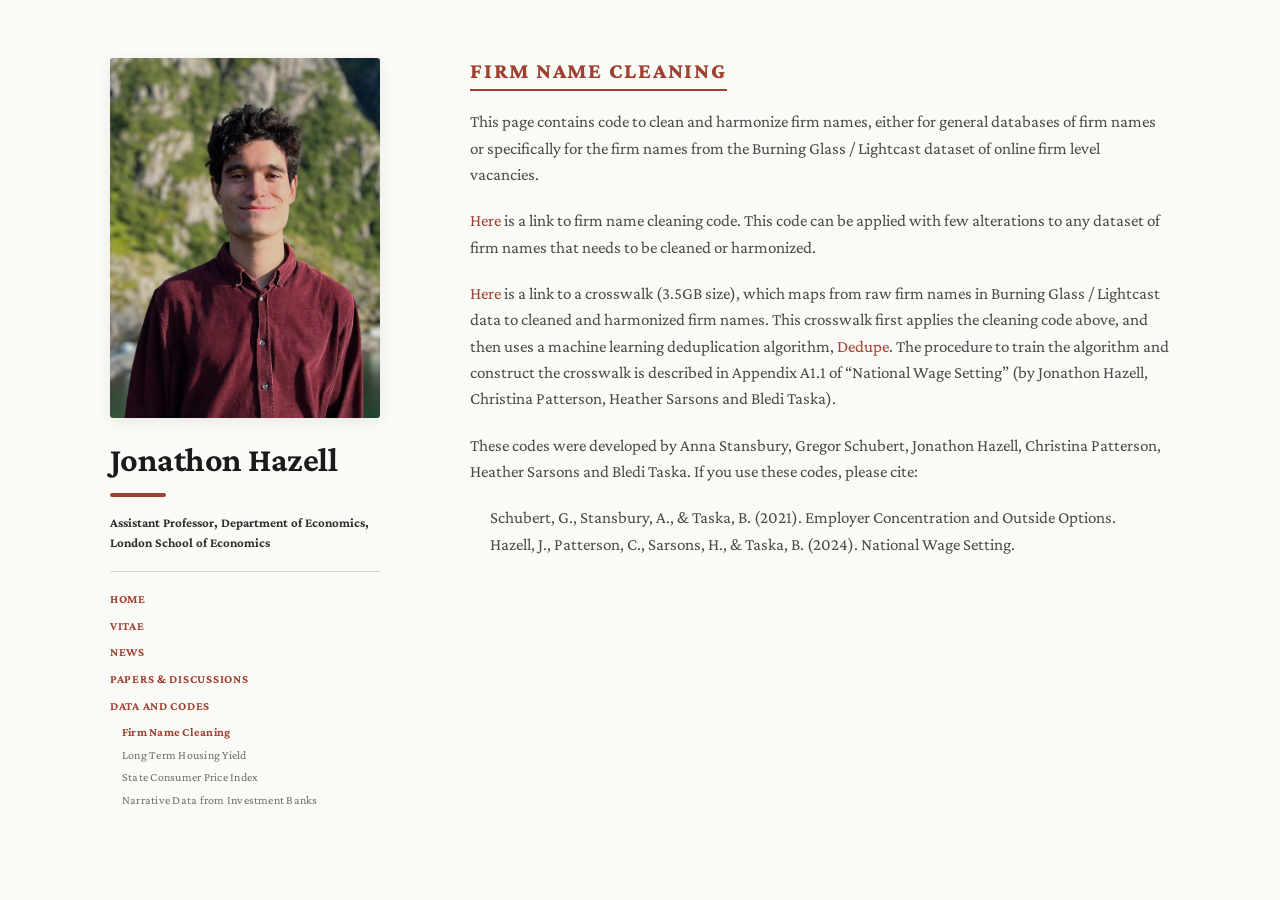
==== projects/firm-name-cleaning/index.html @ 8ed43e9d "Move site files to GitHub Pages root" ====
<!doctype html>
<html lang="en">
<head>
<meta charset="UTF-8">
<meta http-equiv="X-UA-Compatible" content="IE=edge">
<meta name="viewport" content="width=device-width, initial-scale=1">
<title>Firm Name Cleaning &mdash; Jonathon Hazell</title>
<link rel="preconnect" href="https://fonts.googleapis.com">
<link rel="preconnect" href="https://fonts.gstatic.com" crossorigin>
<link href="https://fonts.googleapis.com/css2?family=Crimson+Pro:ital,wght@0,300;0,400;0,500;0,600;0,700;0,800;1,400;1,600;1,700&display=swap" rel="stylesheet">
<link rel="stylesheet" href="../../css/style.css">
<link rel="stylesheet" href="../../css/custom.css">
<script>
function toggleProjects() {
  var list = document.getElementById('projects-list');
  var chevron = document.getElementById('projects-chevron');
  if (list.style.display === 'none') {
    list.style.display = '';
    if (chevron) chevron.textContent = '▾';
  } else {
    list.style.display = 'none';
    if (chevron) chevron.textContent = '▸';
  }
}
</script>
</head>
<body>
<div class="wrapper">

<header>
<img src="../../images/JonathonHazell.jpg" alt="Photo of Jonathon Hazell" class="portrait">
<h1>Jonathon Hazell</h1>
<p>Assistant Professor, Department of Economics, London School of Economics</p>
<hr>
<p class="contactinfo"><a href="../../index.html">Home</a></p>
<p class="contactinfo"><a href="../../papers/JONATHON_HAZELL.pdf">Vitae</a></p>
<p class="contactinfo"><a href="../../index.html#news">News</a></p>
<p class="contactinfo"><a href="../../index.html#papers">Papers &amp; Discussions</a></p>
<p class="contactinfo nav-group">Data and Codes</p>
<div id="projects-list">
<p class="contactinfo nav-sub"><a href="../firm-name-cleaning/index.html" class="current">Firm Name Cleaning</a></p>
<p class="contactinfo nav-sub"><a href="../long-term-housing-yield/index.html">Long Term Housing Yield</a></p>
<p class="contactinfo nav-sub"><a href="../state-cpi/index.html">State Consumer Price Index</a></p>
<p class="contactinfo nav-sub"><a href="../narrative-data/index.html">Narrative Data from Investment Banks</a></p>
</div>
</header>

<section>
<h2>Firm Name Cleaning</h2>

<p>This page contains code to clean and harmonize firm names, either for general databases of firm names or specifically for the firm names from the Burning Glass / Lightcast dataset of online firm level vacancies.</p>

<p><a href="../../data/firm_names_preclean.do" target="_blank" rel="noopener">Here</a> is a link to firm name cleaning code. This code can be applied with few alterations to any dataset of firm names that needs to be cleaned or harmonized.</p>

<p><a href="https://www.dropbox.com/s/dm58ly3acimb65w/firm_merge.dta?dl=0" target="_blank" rel="noopener">Here</a> is a link to a crosswalk (3.5GB size), which maps from raw firm names in Burning Glass / Lightcast data to cleaned and harmonized firm names. This crosswalk first applies the cleaning code above, and then uses a machine learning deduplication algorithm, <a href="https://github.com/dedupeio/dedupe" target="_blank" rel="noopener">Dedupe</a>. The procedure to train the algorithm and construct the crosswalk is described in Appendix A1.1 of &ldquo;National Wage Setting&rdquo; (by Jonathon Hazell, Christina Patterson, Heather Sarsons and Bledi Taska).</p>

<p>These codes were developed by Anna Stansbury, Gregor Schubert, Jonathon Hazell, Christina Patterson, Heather Sarsons and Bledi Taska. If you use these codes, please cite:</p>

<p style="padding-left: 20px;">Schubert, G., Stansbury, A., &amp; Taska, B. (2021). Employer Concentration and Outside Options.<br>
Hazell, J., Patterson, C., Sarsons, H., &amp; Taska, B. (2024). National Wage Setting.</p>
</section>

</div>
</body>
</html>
---- css/style.css ----
:root {
  --burgundy: #A04030;
  --burgundy-dark: #6F2C20;
  --burgundy-tint: #F4E8E5;
  --ink: #1a1a1a;
  --ink-soft: #2e2e2e;
  --body: #4a4a4a;
  --rule: #d9d4cf;
  --bg: #fafaf7;
}

body {
  background-color: var(--bg);
  padding: 50px;
  font: 17px/1.55 "Crimson Pro", Georgia, serif;
  color: var(--body);
  font-weight: 400;
}

h1, h2, h3, h4, h5, h6 {
  color: var(--ink);
  margin: 0 0 20px;
  font-weight: 700;
  letter-spacing: -0.005em;
}

p, ul, ol, table, pre, dl {
  margin: 0 0 20px;
}

p.contactinfo {
  margin: 0 0 8px;
  font-weight: 700;
  text-transform: uppercase;
  letter-spacing: 0.06em;
  font-size: 12px;
}

p.contactinfo.nav-group {
  color: var(--burgundy);
}

p.contactinfo.nav-sub {
  font-size: 12px;
  text-transform: none;
  letter-spacing: 0.02em;
  font-weight: 400;
  margin: 0 0 4px;
  padding-left: 12px;
  color: #6d6d6d;
}

p.contactinfo.nav-sub a {
  color: #6d6d6d;
}

p.contactinfo.nav-sub a:hover {
  color: var(--burgundy-dark);
}

p.contactinfo.nav-sub a.current {
  color: var(--burgundy);
  font-weight: 700;
}

h3.subhead {
  font-size: 13px;
  text-transform: uppercase;
  letter-spacing: 0.1em;
  color: var(--burgundy-dark);
  font-weight: 800;
  margin: 28px 0 14px;
  padding-bottom: 4px;
  border-bottom: 1px solid var(--rule);
}

p.lastcontactinfo {
  margin: 0 0 20px;
}

p img.inline-logo {
  display: inline-flex;
  align-self: center;
  position: relative;
  height: 0.8em;
  bottom: -0.04em;
}

h1, h2, h3 {
  line-height: 1.15;
}

h1 {
  font-size: 34px;
  letter-spacing: -0.015em;
  margin: 0 0 6px;
  color: var(--ink);
}

header h1::after {
  content: "";
  display: block;
  width: 56px;
  height: 4px;
  background: var(--burgundy);
  margin: 14px 0 16px;
  border-radius: 2px;
}

header > p:first-of-type {
  color: var(--ink-soft);
  font-weight: 700;
  font-size: 13px;
  margin-bottom: 18px;
}

h2 {
  color: var(--burgundy);
  font-size: 22px;
  text-transform: uppercase;
  letter-spacing: 0.08em;
  font-weight: 800;
  margin: 0 0 18px;
  padding-bottom: 6px;
  border-bottom: 2px solid var(--burgundy);
  display: inline-block;
}

h3 {
  color: var(--ink);
  font-size: 17px;
  font-weight: 700;
}

h4, h5, h6 {
  color: var(--ink-soft);
}

a {
  color: var(--burgundy);
  text-decoration: none;
  border-bottom: 1px solid transparent;
  transition: border-color 0.15s ease, color 0.15s ease;
}

a:hover, a:focus {
  color: var(--burgundy-dark);
  border-bottom-color: var(--burgundy-dark);
}

a small {
  font-size: 11px;
  color: #777;
  margin-top: -0.3em;
  display: block;
}

a:hover small {
  color: #777;
}

.wrapper {
  width: 1060px;
  margin: 0 auto;
}

blockquote {
  border-left: 3px solid var(--burgundy);
  margin: 0;
  padding: 0 0 0 20px;
  font-style: italic;
  color: var(--ink-soft);
}

table {
  width: 100%;
  border-collapse: collapse;
}

th, td {
  text-align: left;
  padding: 5px 10px;
  border-bottom: 1px solid var(--rule);
}

dt {
  color: var(--ink);
  font-weight: 700;
}

th {
  color: var(--ink);
}

img {
  max-width: 100%;
}

header {
  width: 270px;
  float: left;
  position: fixed;
  -webkit-font-smoothing: subpixel-antialiased;
}

header hr {
  margin: 18px 0;
}

header img {
  margin-top: 22px;
  border-radius: 3px;
  box-shadow: 0 6px 20px rgba(0,0,0,0.08);
}

strong {
  color: var(--ink);
  font-weight: 700;
}

section {
  width: 700px;
  float: right;
  padding-bottom: 50px;
}

section h3 {
  margin-top: 28px;
  font-size: 14px;
  text-transform: uppercase;
  letter-spacing: 0.08em;
  color: var(--burgundy-dark);
  font-weight: 800;
}

section .research-work h3 {
  margin-top: 0;
  font-size: 17px;
  text-transform: none;
  letter-spacing: -0.005em;
  color: var(--ink);
  font-weight: 700;
}

small {
  font-size: 11px;
}

hr {
  border: 0;
  background: var(--rule);
  height: 1px;
  margin: 28px 0;
}

footer {
  width: 270px;
  float: left;
  position: fixed;
  bottom: 50px;
  -webkit-font-smoothing: subpixel-antialiased;
}

@media print, screen and (max-width: 1160px) {
  div.wrapper {
    width: auto;
    margin: 0;
  }

  header, section, footer {
    float: none;
    position: static;
    width: auto;
  }

  header {
    padding-right: 320px;
  }

  section {
    border-top: 1px solid var(--rule);
    border-bottom: 1px solid var(--rule);
    padding: 20px 0;
    margin: 0 0 20px;
  }
}

@media print, screen and (max-width: 720px) {
  body {
    word-wrap: break-word;
  }

  header {
    padding: 0;
  }
}

@media print, screen and (max-width: 480px) {
  body {
    padding: 15px;
  }
}

@media print {
  body {
    padding: 0.4in;
    font-size: 12pt;
    color: #333;
    background: #fff;
  }
}
---- css/custom.css ----
header img.portrait {
  display: block;
  width: 100%;
  margin: 0 0 22px;
  border-radius: 3px;
  box-shadow: 0 4px 16px rgba(0,0,0,0.07);
}

ul.news-list {
  list-style: none;
  padding: 0;
  margin: 0 0 20px;
}

ul.news-list li {
  display: flex;
  gap: 16px;
  margin: 0 0 16px;
  line-height: 1.5;
}

ul.news-list .news-date {
  flex: 0 0 130px;
  color: #A04030;
  font-weight: 700;
  font-size: 13px;
  text-transform: uppercase;
  letter-spacing: 0.06em;
  padding-top: 2px;
}

ul.news-list .news-group {
  flex: 1;
  display: flex;
  flex-direction: column;
  gap: 8px;
}

ul.news-list .news-body {
  display: block;
}

.paper-filter {
  display: flex;
  flex-wrap: wrap;
  align-items: center;
  gap: 6px;
  margin: 0 0 26px;
}

.paper-filter .filter-label {
  color: #6d6d6d;
  margin-right: 6px;
  font-size: 13px;
  font-style: italic;
}

.filter-chip {
  border: 1px solid #c9c0bd;
  background: transparent;
  color: #6d6d6d;
  padding: 3px 12px;
  border-radius: 999px;
  font-family: inherit;
  font-size: 13px;
  cursor: pointer;
  transition: background 0.15s ease, color 0.15s ease, border-color 0.15s ease;
}

.filter-chip:hover {
  border-color: #A04030;
  color: #A04030;
}

.filter-chip.active {
  background: #A04030;
  border-color: #A04030;
  color: #fff;
}

.research-work {
  margin-bottom: 34px;
  padding-left: 12px;
  border-left: 2px solid transparent;
  transition: border-color 0.2s ease;
}

.research-work:hover {
  border-left-color: #A04030;
}

.research-work h3 {
  margin: 0 0 3px;
  line-height: 1.3;
}

.research-work p {
  margin: 0 0 3px;
}

.research-work .work-muted {
  color: #6d6d6d;
  font-size: 14px;
}

.research-work .work-abstract {
  margin: 4px 0 3px;
}

a.abstract-link {
  color: #6F2C20;
  font-size: 13.5px;
  font-weight: 600;
  font-style: italic;
  border-bottom: none;
}

a.abstract-link:hover,
a.abstract-link:focus {
  color: #4A1C14;
  border-bottom: none;
}

a.abstract-link span {
  display: inline;
}

.research-work .abstract-body {
  color: #4a4a4a;
  display: block;
  margin-top: 8px;
  padding: 12px 16px;
  background: #f3efe9;
  border-left: 3px solid #A04030;
  border-radius: 0 3px 3px 0;
  font-size: 14.5px;
  line-height: 1.55;
}
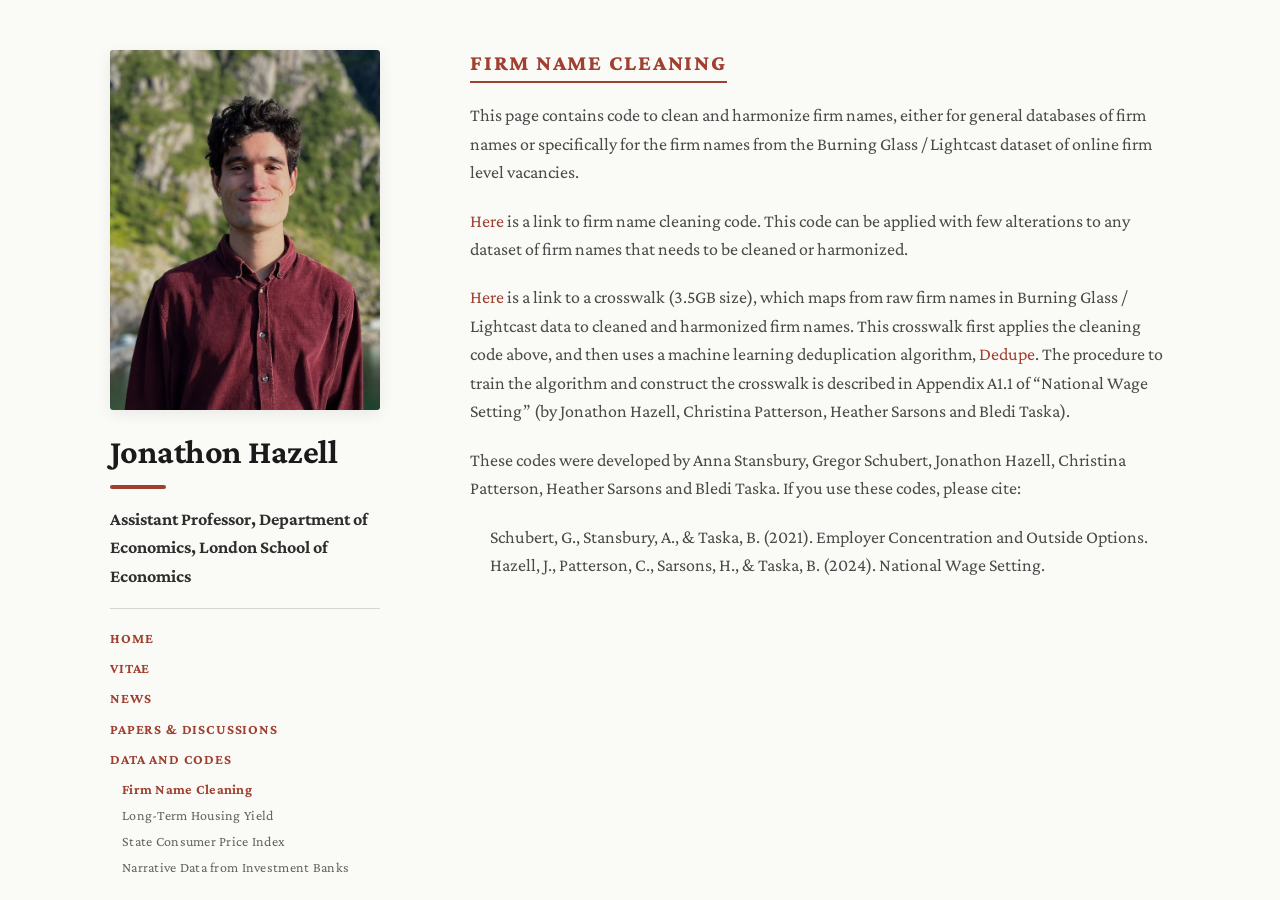
==== commit 4395a4ac: "Update AI draft and clean stale papers" ====
--- a/projects/firm-name-cleaning/index.html
+++ b/projects/firm-name-cleaning/index.html
@@ -39,7 +39,7 @@
 <p class="contactinfo nav-group">Data and Codes</p>
 <div id="projects-list">
 <p class="contactinfo nav-sub"><a href="../firm-name-cleaning/index.html" class="current">Firm Name Cleaning</a></p>
-<p class="contactinfo nav-sub"><a href="../long-term-housing-yield/index.html">Long Term Housing Yield</a></p>
+<p class="contactinfo nav-sub"><a href="../long-term-housing-yield/index.html">Long-Term Housing Yield</a></p>
 <p class="contactinfo nav-sub"><a href="../state-cpi/index.html">State Consumer Price Index</a></p>
 <p class="contactinfo nav-sub"><a href="../narrative-data/index.html">Narrative Data from Investment Banks</a></p>
 </div>
--- a/css/style.css
+++ b/css/style.css
@@ -5,16 +5,23 @@
   --ink: #1a1a1a;
   --ink-soft: #2e2e2e;
   --body: #4a4a4a;
+  --muted: #626262;
   --rule: #d9d4cf;
   --bg: #fafaf7;
 }
 
+*, *::before, *::after {
+  box-sizing: border-box;
+}
+
 body {
   background-color: var(--bg);
+  margin: 0;
   padding: 50px;
-  font: 17px/1.55 "Crimson Pro", Georgia, serif;
+  font: 18px/1.58 "Crimson Pro", Georgia, serif;
   color: var(--body);
   font-weight: 400;
+  overflow-wrap: anywhere;
 }
 
 h1, h2, h3, h4, h5, h6 {
@@ -33,7 +40,7 @@
   font-weight: 700;
   text-transform: uppercase;
   letter-spacing: 0.06em;
-  font-size: 12px;
+  font-size: 14px;
 }
 
 p.contactinfo.nav-group {
@@ -41,17 +48,17 @@
 }
 
 p.contactinfo.nav-sub {
-  font-size: 12px;
+  font-size: 14px;
   text-transform: none;
   letter-spacing: 0.02em;
   font-weight: 400;
   margin: 0 0 4px;
   padding-left: 12px;
-  color: #6d6d6d;
+  color: var(--muted);
 }
 
 p.contactinfo.nav-sub a {
-  color: #6d6d6d;
+  color: var(--muted);
 }
 
 p.contactinfo.nav-sub a:hover {
@@ -64,7 +71,7 @@
 }
 
 h3.subhead {
-  font-size: 13px;
+  font-size: 14px;
   text-transform: uppercase;
   letter-spacing: 0.1em;
   color: var(--burgundy-dark);
@@ -110,7 +117,6 @@
 header > p:first-of-type {
   color: var(--ink-soft);
   font-weight: 700;
-  font-size: 13px;
   margin-bottom: 18px;
 }
 
@@ -128,7 +134,7 @@
 
 h3 {
   color: var(--ink);
-  font-size: 17px;
+  font-size: 18px;
   font-weight: 700;
 }
 
@@ -148,15 +154,21 @@
   border-bottom-color: var(--burgundy-dark);
 }
 
+a:focus-visible,
+button:focus-visible {
+  outline: 3px solid var(--burgundy);
+  outline-offset: 3px;
+}
+
 a small {
-  font-size: 11px;
-  color: #777;
+  font-size: 13px;
+  color: var(--muted);
   margin-top: -0.3em;
   display: block;
 }
 
 a:hover small {
-  color: #777;
+  color: var(--muted);
 }
 
 .wrapper {
@@ -226,7 +238,7 @@
 
 section h3 {
   margin-top: 28px;
-  font-size: 14px;
+  font-size: 15px;
   text-transform: uppercase;
   letter-spacing: 0.08em;
   color: var(--burgundy-dark);
@@ -235,7 +247,7 @@
 
 section .research-work h3 {
   margin-top: 0;
-  font-size: 17px;
+  font-size: 19px;
   text-transform: none;
   letter-spacing: -0.005em;
   color: var(--ink);
@@ -243,7 +255,7 @@
 }
 
 small {
-  font-size: 11px;
+  font-size: 13px;
 }
 
 hr {
@@ -264,7 +276,8 @@
 @media print, screen and (max-width: 1160px) {
   div.wrapper {
     width: auto;
-    margin: 0;
+    max-width: 760px;
+    margin: 0 auto;
   }
 
   header, section, footer {
@@ -274,7 +287,7 @@
   }
 
   header {
-    padding-right: 320px;
+    padding-right: 0;
   }
 
   section {
@@ -285,19 +298,40 @@
   }
 }
 
-@media print, screen and (max-width: 720px) {
+@media screen and (max-width: 860px) {
   body {
-    word-wrap: break-word;
-  }
-
-  header {
-    padding: 0;
+    padding: 24px;
   }
 }
 
 @media print, screen and (max-width: 480px) {
   body {
-    padding: 15px;
+    padding: 18px;
+  }
+}
+
+@media screen and (max-width: 480px) {
+  h1 {
+    font-size: 32px;
+  }
+
+  h2 {
+    font-size: 20px;
+    letter-spacing: 0.06em;
+  }
+}
+
+@media screen and (min-width: 1161px) and (max-height: 900px) {
+  header {
+    position: static;
+  }
+}
+
+@media (prefers-reduced-motion: reduce) {
+  a,
+  .filter-chip,
+  .research-work {
+    transition: none;
   }
 }
 
--- a/css/custom.css
+++ b/css/custom.css
@@ -1,6 +1,8 @@
 header img.portrait {
   display: block;
-  width: 100%;
+  width: 270px;
+  max-width: 100%;
+  height: auto;
   margin: 0 0 22px;
   border-radius: 3px;
   box-shadow: 0 4px 16px rgba(0,0,0,0.07);
@@ -23,7 +25,7 @@
   flex: 0 0 130px;
   color: #A04030;
   font-weight: 700;
-  font-size: 13px;
+  font-size: 14px;
   text-transform: uppercase;
   letter-spacing: 0.06em;
   padding-top: 2px;
@@ -49,21 +51,24 @@
 }
 
 .paper-filter .filter-label {
-  color: #6d6d6d;
+  color: var(--muted);
   margin-right: 6px;
-  font-size: 13px;
+  font-size: 14px;
   font-style: italic;
 }
 
 .filter-chip {
-  border: 1px solid #c9c0bd;
+  min-height: 38px;
+  border: 1px solid #918783;
   background: transparent;
-  color: #6d6d6d;
-  padding: 3px 12px;
+  color: var(--muted);
+  padding: 6px 14px;
   border-radius: 999px;
   font-family: inherit;
-  font-size: 13px;
+  font-size: 14px;
+  line-height: 1.2;
   cursor: pointer;
+  touch-action: manipulation;
   transition: background 0.15s ease, color 0.15s ease, border-color 0.15s ease;
 }
 
@@ -94,13 +99,40 @@
   line-height: 1.3;
 }
 
+.paper-status {
+  display: inline-block;
+  margin: 0 8px 2px 0;
+  padding: 2px 7px 1px;
+  border: 1px solid transparent;
+  border-radius: 999px;
+  font-size: 11px;
+  font-weight: 800;
+  line-height: 1.35;
+  letter-spacing: 0.07em;
+  text-transform: uppercase;
+  vertical-align: 0.15em;
+  white-space: nowrap;
+}
+
+.paper-status-new {
+  color: #fff;
+  background: var(--burgundy);
+  border-color: var(--burgundy);
+}
+
+.paper-status-preliminary {
+  color: var(--burgundy-dark);
+  background: var(--burgundy-tint);
+  border-color: #d8b7b0;
+}
+
 .research-work p {
   margin: 0 0 3px;
 }
 
 .research-work .work-muted {
-  color: #6d6d6d;
-  font-size: 14px;
+  color: var(--muted);
+  font-size: 16px;
 }
 
 .research-work .work-abstract {
@@ -109,7 +141,7 @@
 
 a.abstract-link {
   color: #6F2C20;
-  font-size: 13.5px;
+  font-size: 16px;
   font-weight: 600;
   font-style: italic;
   border-bottom: none;
@@ -133,7 +165,63 @@
   background: #f3efe9;
   border-left: 3px solid #A04030;
   border-radius: 0 3px 3px 0;
-  font-size: 14.5px;
+  font-size: 16px;
   line-height: 1.55;
 }
 
+@media screen and (max-width: 1160px) {
+  header::after {
+    content: "";
+    display: table;
+    clear: both;
+  }
+
+  header img.portrait {
+    float: right;
+    width: 200px;
+    margin: 0 0 24px 32px;
+  }
+}
+
+@media screen and (max-width: 720px) {
+  header img.portrait {
+    float: none;
+    width: min(46vw, 170px);
+    margin: 0 0 20px;
+  }
+
+  ul.news-list li {
+    display: block;
+    margin-bottom: 20px;
+  }
+
+  ul.news-list .news-date {
+    display: block;
+    margin-bottom: 4px;
+    padding-top: 0;
+  }
+
+  .paper-filter {
+    gap: 8px;
+  }
+
+  .paper-filter .filter-label {
+    flex: 0 0 100%;
+    margin: 0 0 2px;
+  }
+
+  .filter-chip {
+    min-height: 44px;
+    padding: 8px 15px;
+  }
+
+  a.abstract-link {
+    display: inline-flex;
+    align-items: center;
+    min-height: 44px;
+  }
+
+  .research-work {
+    padding-left: 8px;
+  }
+}
